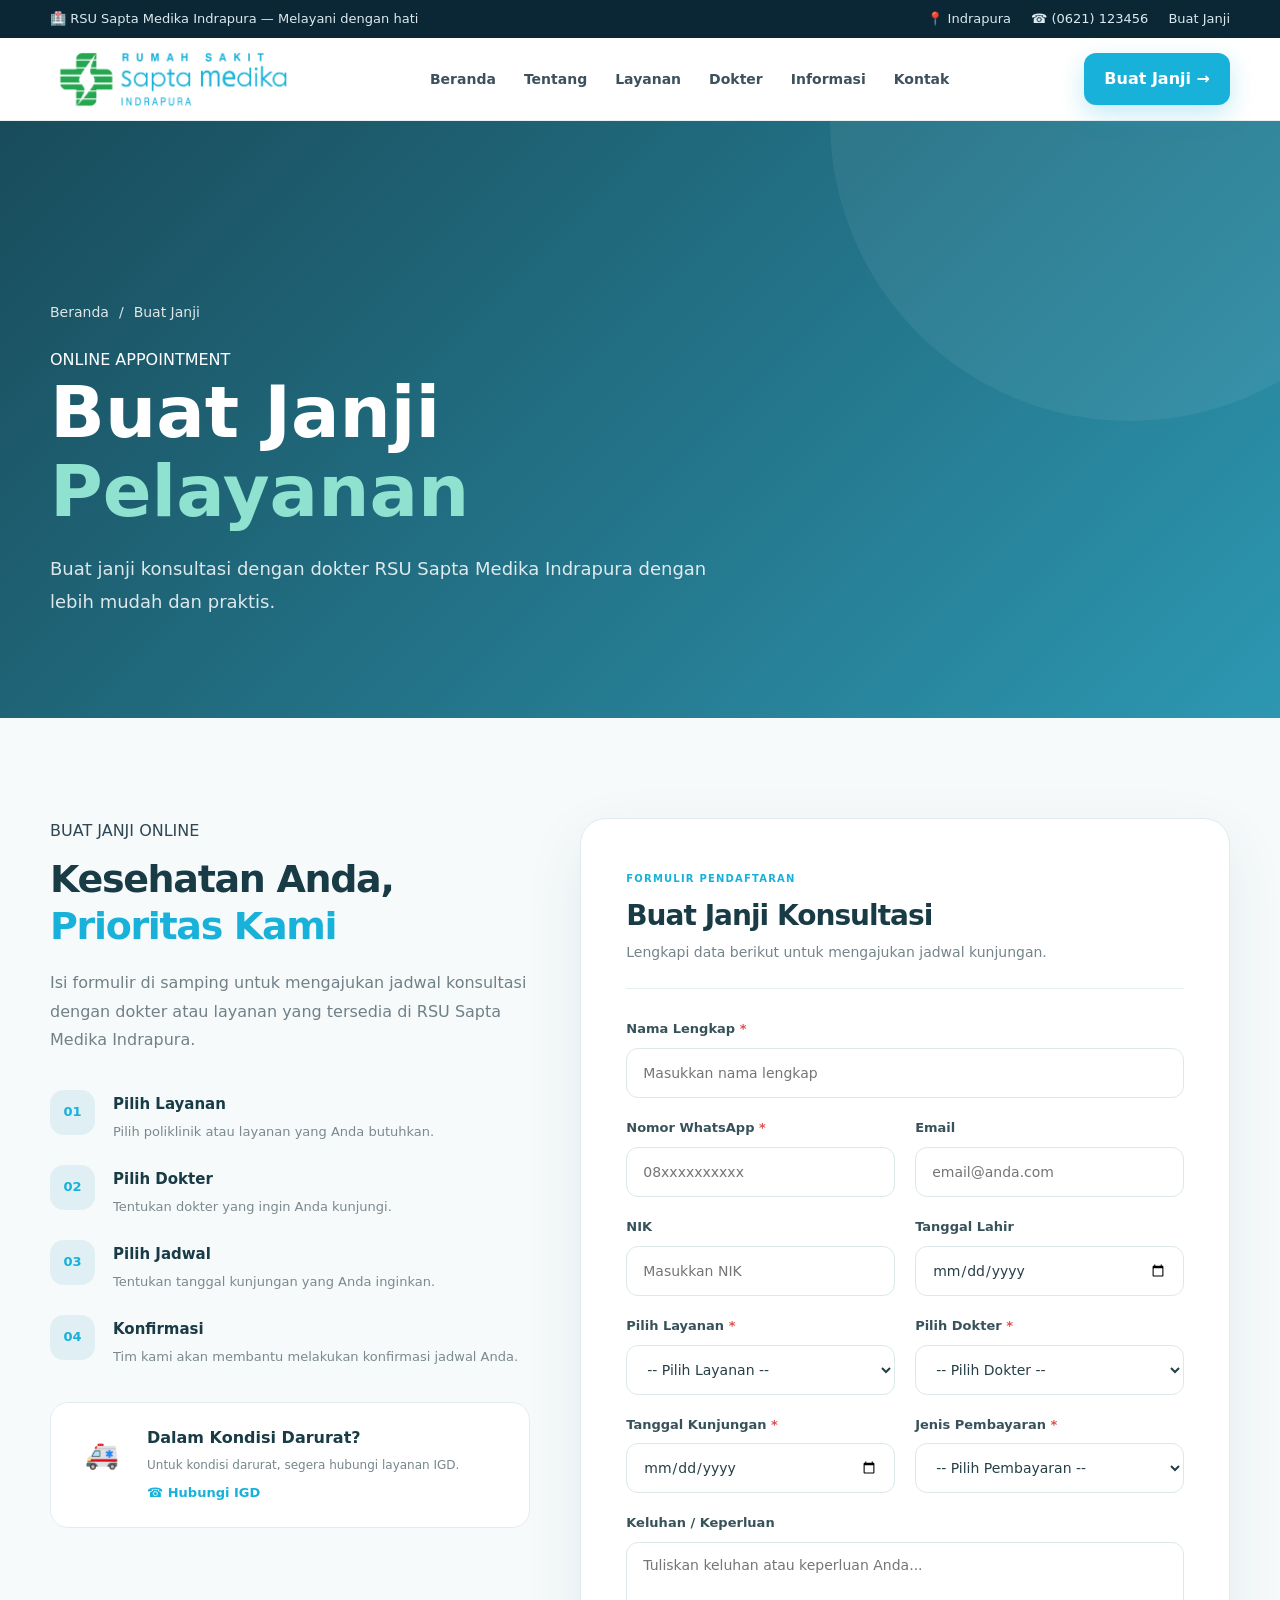
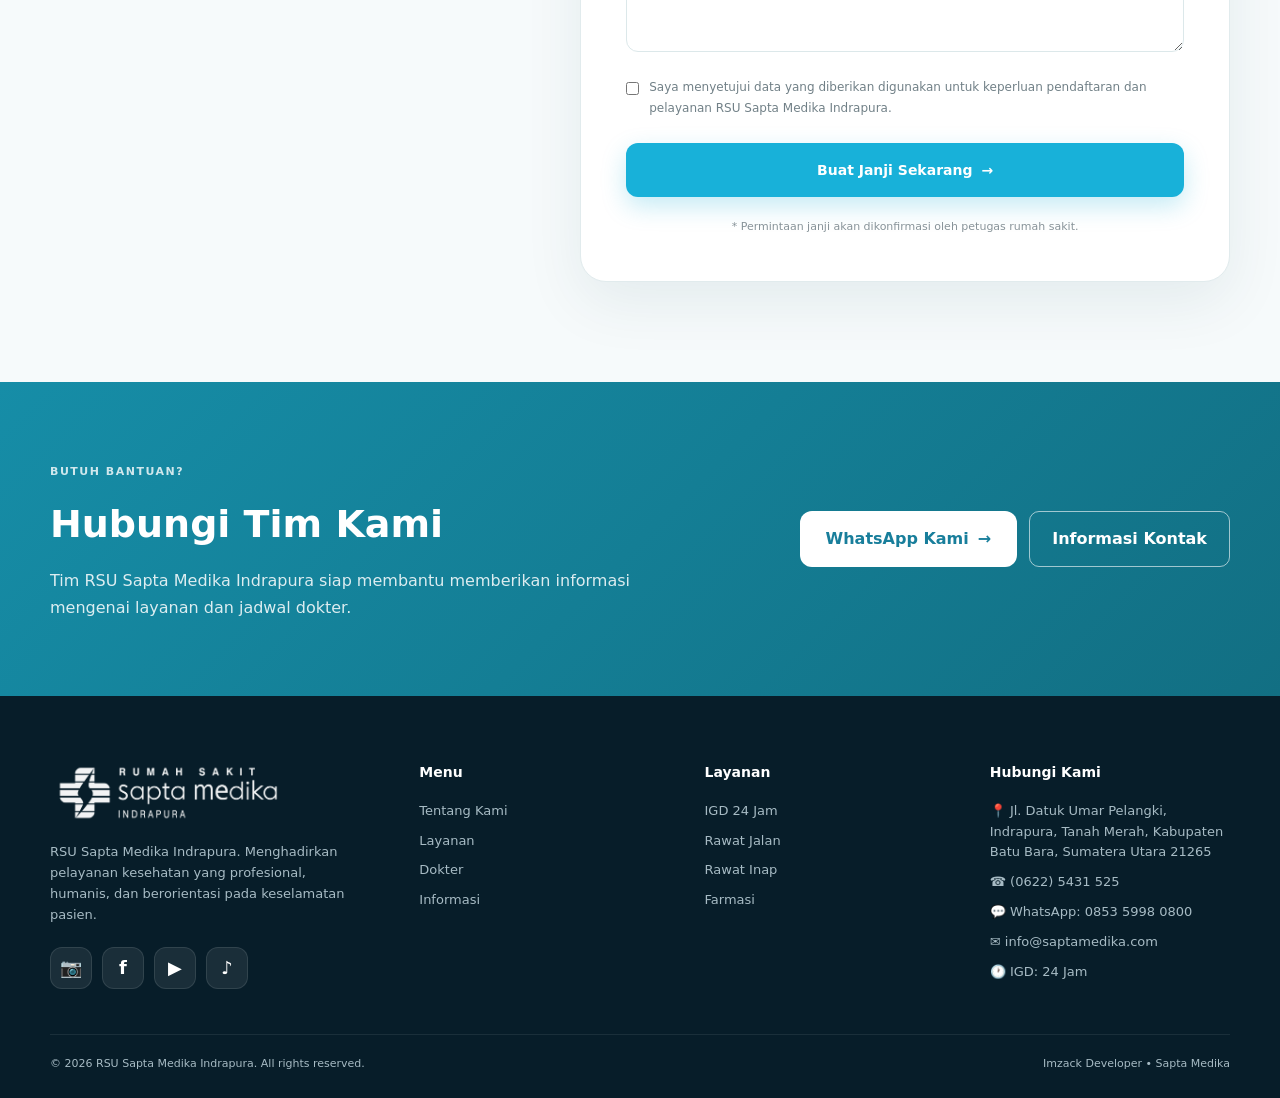
==== appointment.html @ cbfc8641 "landing page launching" ====
<!doctype html>
<html lang="id">
  <head>
    <meta charset="UTF-8" />

    <meta name="viewport" content="width=device-width, initial-scale=1.0" />

    <title>Buat Janji | RSU Sapta Medika Indrapura</title>

    <meta
      name="description"
      content="Buat janji konsultasi dan pelayanan kesehatan secara online di RSU Sapta Medika Indrapura."
    />

    <link rel="stylesheet" href="assets/css/style.css" />
    <link rel="stylesheet" href="assets/css/appointment.css" />
    <link rel="stylesheet" href="assets/css/about.css" />
    <link rel="stylesheet" href="assets/css/contact.css" />
  </head>

  <body class="appointment-page">
    <!-- HEADER -->
    <div id="header"></div>

    <main>
      <!-- =========================================
           PAGE HERO
      ========================================== -->

      <section class="page-hero appointment-hero">
        <div class="container">
          <div class="page-hero-content reveal">
            <div class="breadcrumb">
              <a href="index.html">Beranda</a>
              <span>/</span>
              <span>Buat Janji</span>
            </div>

            <span class="section-kicker">ONLINE APPOINTMENT</span>

            <h1>
              Buat Janji
              <span>Pelayanan</span>
            </h1>

            <p>
              Buat janji konsultasi dengan dokter RSU Sapta Medika Indrapura
              dengan lebih mudah dan praktis.
            </p>
          </div>
        </div>
      </section>

      <!-- =========================================
           APPOINTMENT
      ========================================== -->

      <section class="section appointment-section">
        <div class="container">
          <div class="appointment-layout">
            <!-- LEFT INFORMATION -->

            <aside class="appointment-info reveal">
              <span class="section-kicker">BUAT JANJI ONLINE</span>

              <h2>
                Kesehatan Anda,
                <span>Prioritas Kami</span>
              </h2>

              <p>
                Isi formulir di samping untuk mengajukan jadwal konsultasi
                dengan dokter atau layanan yang tersedia di RSU Sapta Medika
                Indrapura.
              </p>

              <div class="appointment-steps">
                <!-- STEP 1 -->

                <div class="appointment-step">
                  <div class="step-number">01</div>

                  <div>
                    <h4>Pilih Layanan</h4>

                    <p>Pilih poliklinik atau layanan yang Anda butuhkan.</p>
                  </div>
                </div>

                <!-- STEP 2 -->

                <div class="appointment-step">
                  <div class="step-number">02</div>

                  <div>
                    <h4>Pilih Dokter</h4>

                    <p>Tentukan dokter yang ingin Anda kunjungi.</p>
                  </div>
                </div>

                <!-- STEP 3 -->

                <div class="appointment-step">
                  <div class="step-number">03</div>

                  <div>
                    <h4>Pilih Jadwal</h4>

                    <p>Tentukan tanggal kunjungan yang Anda inginkan.</p>
                  </div>
                </div>

                <!-- STEP 4 -->

                <div class="appointment-step">
                  <div class="step-number">04</div>

                  <div>
                    <h4>Konfirmasi</h4>

                    <p>
                      Tim kami akan membantu melakukan konfirmasi jadwal Anda.
                    </p>
                  </div>
                </div>
              </div>

              <!-- EMERGENCY -->

              <div class="appointment-emergency">
                <div class="emergency-icon">🚑</div>

                <div>
                  <strong>Dalam Kondisi Darurat?</strong>

                  <span>
                    Untuk kondisi darurat, segera hubungi layanan IGD.
                  </span>

                  <a href="tel:+6225431525"> ☎ Hubungi IGD </a>
                </div>
              </div>
            </aside>

            <!-- FORM -->

            <div class="appointment-form-wrapper reveal">
              <div class="appointment-form-header">
                <span>FORMULIR PENDAFTARAN</span>

                <h2>Buat Janji Konsultasi</h2>

                <p>Lengkapi data berikut untuk mengajukan jadwal kunjungan.</p>
              </div>

              <form id="appointmentForm" class="appointment-form">
                <!-- NAMA -->

                <div class="form-group full">
                  <label for="patientName">
                    Nama Lengkap
                    <span>*</span>
                  </label>

                  <input
                    type="text"
                    id="patientName"
                    name="patientName"
                    placeholder="Masukkan nama lengkap"
                    required
                  />
                </div>

                <!-- PHONE -->

                <div class="form-group">
                  <label for="phone">
                    Nomor WhatsApp
                    <span>*</span>
                  </label>

                  <input
                    type="tel"
                    id="phone"
                    name="phone"
                    placeholder="08xxxxxxxxxx"
                    required
                  />
                </div>

                <!-- EMAIL -->

                <div class="form-group">
                  <label for="email"> Email </label>

                  <input
                    type="email"
                    id="email"
                    name="email"
                    placeholder="email@anda.com"
                  />
                </div>

                <!-- NIK -->

                <div class="form-group">
                  <label for="nik"> NIK </label>

                  <input
                    type="text"
                    id="nik"
                    name="nik"
                    placeholder="Masukkan NIK"
                    maxlength="16"
                  />
                </div>

                <!-- DATE -->

                <div class="form-group">
                  <label for="birthDate"> Tanggal Lahir </label>

                  <input type="date" id="birthDate" name="birthDate" />
                </div>

                <!-- SERVICE -->

                <div class="form-group">
                  <label for="service">
                    Pilih Layanan
                    <span>*</span>
                  </label>

                  <select id="service" name="service" required>
                    <option value="">-- Pilih Layanan --</option>

                    <option value="penyakit-dalam">
                      Poliklinik Penyakit Dalam
                    </option>

                    <option value="anak">Poliklinik Anak</option>

                    <option value="bedah">Poliklinik Bedah</option>

                    <option value="obgyn">Poliklinik Obgyn</option>

                    <option value="paru">Poliklinik Paru</option>

                    <option value="usg">Poliklinik USG</option>
                  </select>
                </div>

                <!-- DOCTOR -->

                <div class="form-group">
                  <label for="doctor">
                    Pilih Dokter
                    <span>*</span>
                  </label>

                  <select id="doctor" name="doctor" required>
                    <option value="">-- Pilih Dokter --</option>

                    <option value="emir">
                      dr. Emir Fariz Fajrin Purba, Sp.PD
                    </option>

                    <option value="hendri">
                      dr. Hendri Simanjuntak, Sp.OG
                    </option>

                    <option value="ridwan">dr. Ridwan Angkasa, Sp.PD</option>

                    <option value="suwandy">
                      dr. Suwandy Eka Syahputra, Sp.B
                    </option>

                    <option value="fitriyani">
                      dr. Fitriyani Siregar, Sp.PD
                    </option>

                    <option value="herdi">
                      dr. Herdi Gunanta Syaiful, Sp.B
                    </option>

                    <option value="triska">
                      dr. Triska Antony Manday, Sp.A
                    </option>

                    <option value="wan-betty">
                      dr. Wan Betty Pratiwi, Sp.P
                    </option>

                    <option value="omar">dr. Omar Szaly Aldy, Sp.A</option>

                    <option value="ivan">dr. Ivan Anshari Lubis, Sp.Rad</option>
                  </select>
                </div>

                <!-- APPOINTMENT DATE -->

                <div class="form-group">
                  <label for="appointmentDate">
                    Tanggal Kunjungan
                    <span>*</span>
                  </label>

                  <input
                    type="date"
                    id="appointmentDate"
                    name="appointmentDate"
                    required
                  />
                </div>

                <!-- PAYMENT -->

                <div class="form-group">
                  <label for="payment">
                    Jenis Pembayaran
                    <span>*</span>
                  </label>

                  <select id="payment" name="payment" required>
                    <option value="">-- Pilih Pembayaran --</option>

                    <option value="umum">Pasien Umum</option>

                    <option value="bpjs">BPJS Kesehatan</option>

                    <option value="asuransi">Asuransi</option>
                  </select>
                </div>

                <!-- COMPLAINT -->

                <div class="form-group full">
                  <label for="complaint"> Keluhan / Keperluan </label>

                  <textarea
                    id="complaint"
                    name="complaint"
                    rows="4"
                    placeholder="Tuliskan keluhan atau keperluan Anda..."
                  ></textarea>
                </div>

                <!-- AGREEMENT -->

                <div class="form-checkbox full">
                  <input type="checkbox" id="agreement" required />

                  <label for="agreement">
                    Saya menyetujui data yang diberikan digunakan untuk
                    keperluan pendaftaran dan pelayanan RSU Sapta Medika
                    Indrapura.
                  </label>
                </div>

                <!-- BUTTON -->

                <div class="form-group full">
                  <button
                    type="submit"
                    class="btn btn-primary appointment-submit"
                  >
                    Buat Janji Sekarang
                    <span>→</span>
                  </button>

                  <p class="appointment-note">
                    * Permintaan janji akan dikonfirmasi oleh petugas rumah
                    sakit.
                  </p>
                </div>
              </form>
            </div>
          </div>
        </div>
      </section>

      <!-- =========================================
           CONTACT CTA
      ========================================== -->

      <section class="contact-cta">
        <div class="container">
          <div class="contact-cta-content reveal">
            <div>
              <span>BUTUH BANTUAN?</span>

              <h2>Hubungi Tim Kami</h2>

              <p>
                Tim RSU Sapta Medika Indrapura siap membantu memberikan
                informasi mengenai layanan dan jadwal dokter.
              </p>
            </div>

            <div class="contact-cta-buttons">
              <a
                href="https://wa.me/62621123456"
                target="_blank"
                rel="noopener"
                class="btn btn-light"
              >
                WhatsApp Kami
                <span>→</span>
              </a>

              <a href="kontak.html" class="btn btn-outline-light">
                Informasi Kontak
              </a>
            </div>
          </div>
        </div>
      </section>
    </main>

    <!-- FOOTER -->
    <div id="footer"></div>

    <!-- SUCCESS MODAL -->

    <div class="appointment-modal" id="appointmentModal">
      <div class="appointment-modal-box">
        <div class="appointment-success-icon">✓</div>

        <span>PERMINTAAN BERHASIL</span>

        <h2>Janji Anda Telah Dikirim</h2>

        <p>
          Terima kasih. Permintaan janji Anda telah kami terima. Tim RSU Sapta
          Medika akan melakukan konfirmasi melalui nomor WhatsApp yang
          terdaftar.
        </p>

        <button
          type="button"
          class="btn btn-primary"
          id="closeAppointmentModal"
        >
          Kembali
        </button>
      </div>
    </div>

    <!-- JAVASCRIPT -->

    <script src="assets/js/components.js"></script>

    <script src="assets/js/app.js"></script>

    <script src="assets/js/appointment.js"></script>
  </body>
</html>
---- assets/css/style.css ----
:root {
  --primary: #18b1d9;
  --primary-dark: #0798bf;
  --secondary: #25a751;
  --secondary-dark: #1c8c43;
  --navy: #0b2635;
  --text: #304653;
  --muted: #70828c;
  --soft: #f3fbfd;
  --white: #fff;
  --border: #e5eef1;
  --shadow: 0 18px 50px rgba(10, 48, 65, 0.1);
  --radius: 22px;
}
* {
  box-sizing: border-box;
  margin: 0;
  padding: 0;
}
html {
  scroll-behavior: smooth;
}
body {
  font-family:
    Inter,
    ui-sans-serif,
    system-ui,
    -apple-system,
    BlinkMacSystemFont,
    "Segoe UI",
    sans-serif;
  color: var(--text);
  background: #fff;
  line-height: 1.6;
  overflow-x: hidden;
}
a {
  text-decoration: none;
  color: inherit;
}
img {
  max-width: 100%;
  display: block;
}
.container {
  width: min(1180px, calc(100% - 40px));
  margin: auto;
}

/* TOPBAR */
.topbar {
  background: var(--navy);
  color: #dceaf0;
  font-size: 13px;
}
.topbar .container {
  min-height: 38px;
  display: flex;
  justify-content: space-between;
  align-items: center;
  gap: 20px;
}
.topbar-links {
  display: flex;
  gap: 20px;
}
.topbar a:hover {
  color: #fff;
}

/* HEADER */
.header {
  position: sticky;
  top: 0;
  z-index: 1000;
  background: rgba(255, 255, 255, 0.94);
  backdrop-filter: blur(16px);
  border-bottom: 1px solid rgba(229, 238, 241, 0.8);
}
.nav {
  height: 82px;
  display: flex;
  align-items: center;
  justify-content: space-between;
  gap: 28px;
}
.brand img {
  width: 245px;
  height: auto;
}
.menu {
  display: flex;
  align-items: center;
  gap: 28px;
  font-size: 14px;
  font-weight: 700;
  color: #3c515c;
}
.menu a {
  position: relative;
  padding: 29px 0;
}
.menu a:after {
  content: "";
  position: absolute;
  left: 0;
  bottom: 19px;
  width: 0;
  height: 3px;
  border-radius: 10px;
  background: var(--primary);
  transition: 0.3s;
}
.menu a:hover,
.menu a.active {
  color: var(--primary-dark);
}
.menu a:hover:after,
.menu a.active:after {
  width: 100%;
}
.nav-actions {
  display: flex;
  align-items: center;
  gap: 10px;
}
.btn {
  display: inline-flex;
  align-items: center;
  justify-content: center;
  gap: 9px;
  border: 0;
  border-radius: 12px;
  padding: 13px 20px;
  font-weight: 800;
  cursor: pointer;
  transition: 0.25s;
  white-space: nowrap;
}
.btn-primary {
  background: var(--primary);
  color: #fff;
  box-shadow: 0 9px 24px rgba(24, 177, 217, 0.25);
}
.btn-primary:hover {
  background: var(--primary-dark);
  transform: translateY(-2px);
}
.btn-outline {
  border: 1px solid var(--border);
  background: #fff;
  color: var(--navy);
}
.btn-outline:hover {
  border-color: var(--primary);
  color: var(--primary);
}
.mobile-toggle {
  display: none;
  background: none;
  border: 0;
  font-size: 28px;
  color: var(--navy);
  cursor: pointer;
}

/* HERO */
.hero {
  position: relative;
  min-height: 650px;
  display: flex;
  align-items: center;
  background:
    radial-gradient(
      circle at 80% 25%,
      rgba(24, 177, 217, 0.17),
      transparent 28%
    ),
    radial-gradient(
      circle at 15% 85%,
      rgba(37, 167, 81, 0.12),
      transparent 28%
    ),
    linear-gradient(135deg, #f5fcfe 0%, #fff 62%);
}
.hero:before {
  content: "";
  position: absolute;
  right: -130px;
  top: -150px;
  width: 520px;
  height: 520px;
  border: 70px solid rgba(24, 177, 217, 0.07);
  border-radius: 50%;
}
.hero-grid {
  display: grid;
  grid-template-columns: 1.03fr 0.97fr;
  gap: 65px;
  align-items: center;
  position: relative;
  z-index: 1;
}
.eyebrow {
  display: inline-flex;
  align-items: center;
  gap: 9px;
  color: var(--secondary);
  font-size: 13px;
  font-weight: 900;
  letter-spacing: 0.12em;
  text-transform: uppercase;
  margin-bottom: 17px;
}
.eyebrow span {
  width: 32px;
  height: 3px;
  background: var(--secondary);
  border-radius: 5px;
}
.hero h1 {
  font-size: clamp(42px, 5vw, 67px);
  line-height: 1.05;
  letter-spacing: -0.045em;
  color: var(--navy);
  margin-bottom: 22px;
}
.hero h1 em {
  font-style: normal;
  color: var(--primary);
}
.hero p {
  font-size: 18px;
  color: var(--muted);
  max-width: 600px;
  margin-bottom: 30px;
}
.hero-buttons {
  display: flex;
  gap: 13px;
  flex-wrap: wrap;
}
.hero-meta {
  display: flex;
  gap: 28px;
  margin-top: 35px;
  flex-wrap: wrap;
}
.meta {
  display: flex;
  gap: 10px;
  align-items: center;
  font-size: 13px;
  color: var(--muted);
}
.meta-icon {
  width: 38px;
  height: 38px;
  border-radius: 11px;
  background: #e8f8fc;
  color: var(--primary);
  display: grid;
  place-items: center;
  font-size: 18px;
}
.hero-visual {
  position: relative;
}
.hero-card {
  background: #fff;
  border: 1px solid rgba(229, 238, 241, 0.9);
  border-radius: 32px;
  padding: 18px;
  box-shadow: var(--shadow);
  transform: rotate(1.5deg);
}
.hero-photo {
  height: 430px;
  border-radius: 24px;
  background:
    linear-gradient(145deg, rgba(24, 177, 217, 0.13), rgba(37, 167, 81, 0.08)),
    linear-gradient(135deg, #dff7fc, #f3fbf6);
  display: flex;
  align-items: center;
  justify-content: center;
  overflow: hidden;
  position: relative;
}
.hero-photo .cross {
  font-size: 180px;
  color: rgba(24, 177, 217, 0.16);
  font-weight: 900;
  line-height: 1;
}
.floating {
  position: absolute;
  background: #fff;
  border: 1px solid var(--border);
  box-shadow: 0 14px 35px rgba(10, 48, 65, 0.12);
  border-radius: 16px;
  padding: 14px 16px;
  display: flex;
  align-items: center;
  gap: 11px;
}
.floating.one {
  left: -28px;
  bottom: 50px;
}
.floating.two {
  right: -24px;
  top: 45px;
}
.float-icon {
  width: 40px;
  height: 40px;
  border-radius: 12px;
  background: #eaf8ef;
  color: var(--secondary);
  display: grid;
  place-items: center;
}
.floating strong {
  display: block;
  font-size: 14px;
  color: var(--navy);
}
.floating small {
  color: var(--muted);
  font-size: 11px;
}

/* QUICK ACCESS */
.quick {
  margin-top: -45px;
  position: relative;
  z-index: 5;
}
.quick-grid {
  display: grid;
  grid-template-columns: repeat(4, 1fr);
  background: #fff;
  border-radius: 20px;
  box-shadow: 0 15px 45px rgba(10, 48, 65, 0.12);
  overflow: hidden;
}
.quick-item {
  padding: 25px 23px;
  display: flex;
  align-items: center;
  gap: 15px;
  border-right: 1px solid var(--border);
}
.quick-item:last-child {
  border: 0;
}
.quick-icon {
  width: 50px;
  height: 50px;
  flex: 0 0 50px;
  border-radius: 15px;
  background: #eaf9fc;
  color: var(--primary);
  display: grid;
  place-items: center;
  font-size: 22px;
}
.quick-item:nth-child(2) .quick-icon,
.quick-item:nth-child(4) .quick-icon {
  background: #edf9f1;
  color: var(--secondary);
}
.quick-item strong {
  display: block;
  color: var(--navy);
  font-size: 14px;
}
.quick-item span {
  font-size: 12px;
  color: var(--muted);
}

/* SECTION */
.section {
  padding: 100px 0;
}
.section.soft {
  background: var(--soft);
}
.section-head {
  display: flex;
  justify-content: space-between;
  align-items: end;
  gap: 30px;
  margin-bottom: 45px;
}
.kicker {
  color: var(--primary-dark);
  font-weight: 900;
  text-transform: uppercase;
  font-size: 12px;
  letter-spacing: 0.14em;
  margin-bottom: 9px;
}
.section h2 {
  font-size: clamp(30px, 4vw, 43px);
  line-height: 1.12;
  color: var(--navy);
  letter-spacing: -0.035em;
}
.section-head p {
  max-width: 470px;
  color: var(--muted);
  font-size: 15px;
}

/* SERVICES */
.service-grid {
  display: grid;
  grid-template-columns: repeat(3, 1fr);
  gap: 20px;
}
.service {
  background: #fff;
  border: 1px solid var(--border);
  border-radius: var(--radius);
  padding: 28px;
  transition: 0.3s;
  position: relative;
  overflow: hidden;
}
.service:before {
  content: "";
  position: absolute;
  left: 0;
  top: 0;
  width: 100%;
  height: 4px;
  background: linear-gradient(90deg, var(--primary), var(--secondary));
  transform: scaleX(0);
  transform-origin: left;
  transition: 0.3s;
}
.service:hover {
  transform: translateY(-7px);
  box-shadow: var(--shadow);
  border-color: transparent;
}
.service:hover:before {
  transform: scaleX(1);
}
.service-icon {
  width: 58px;
  height: 58px;
  border-radius: 17px;
  background: #eaf9fc;
  color: var(--primary);
  display: grid;
  place-items: center;
  font-size: 25px;
  margin-bottom: 22px;
}
.service:nth-child(2n) .service-icon {
  background: #edf9f1;
  color: var(--secondary);
}
.service h3 {
  font-size: 19px;
  color: var(--navy);
  margin-bottom: 8px;
}
.service p {
  font-size: 13px;
  color: var(--muted);
  margin-bottom: 18px;
}
.service a {
  font-size: 13px;
  font-weight: 800;
  color: var(--primary-dark);
}

/* ABOUT */
.about-grid {
  display: grid;
  grid-template-columns: 0.9fr 1.1fr;
  gap: 75px;
  align-items: center;
}
.about-visual {
  min-height: 480px;
  border-radius: 30px;
  background: linear-gradient(145deg, #dff7fc, #eefaf1);
  position: relative;
  overflow: hidden;
}
.about-visual:after {
  content: "✚";
  position: absolute;
  right: -25px;
  bottom: -55px;
  font-size: 290px;
  font-weight: 900;
  color: rgba(24, 177, 217, 0.08);
}
.about-badge {
  position: absolute;
  left: 25px;
  bottom: 25px;
  background: #fff;
  border-radius: 18px;
  padding: 18px 22px;
  box-shadow: var(--shadow);
}
.about-badge strong {
  font-size: 27px;
  color: var(--navy);
  display: block;
}
.about-badge span {
  font-size: 12px;
  color: var(--muted);
}
.about-copy p {
  color: var(--muted);
  margin: 20px 0 25px;
}
.checks {
  display: grid;
  grid-template-columns: 1fr 1fr;
  gap: 13px;
  margin-bottom: 30px;
}
.check {
  display: flex;
  align-items: center;
  gap: 10px;
  font-size: 13px;
  font-weight: 700;
  color: var(--navy);
}
.check i {
  width: 22px;
  height: 22px;
  border-radius: 50%;
  background: #eaf9ef;
  color: var(--secondary);
  display: grid;
  place-items: center;
  font-style: normal;
}

/* DOCTORS */
.doctor-grid {
  display: grid;
  grid-template-columns: repeat(4, 1fr);
  gap: 20px;
}
.doctor {
  background: #fff;
  border: 1px solid var(--border);
  border-radius: 20px;
  overflow: hidden;
  transition: 0.3s;
}
.doctor:hover {
  transform: translateY(-6px);
  box-shadow: var(--shadow);
}
.doctor-photo {
  height: 240px;
  background: linear-gradient(145deg, #e1f7fc, #eff9f2);
  display: grid;
  place-items: center;
  color: rgba(24, 177, 217, 0.25);
  font-size: 80px;
  font-weight: 900;
}
.doctor-body {
  padding: 20px;
}
.doctor-body h3 {
  font-size: 17px;
  color: var(--navy);
}
.doctor-body p {
  font-size: 12px;
  color: var(--primary-dark);
  font-weight: 700;
  margin: 4px 0 13px;
}
.doctor-body span {
  font-size: 11px;
  color: var(--muted);
}

/* APPOINTMENT */
.appointment {
  background: linear-gradient(125deg, var(--navy), #123b4e);
  color: #fff;
  border-radius: 30px;
  padding: 45px;
}
.app-grid {
  display: grid;
  grid-template-columns: 0.75fr 1.25fr;
  gap: 45px;
  align-items: center;
}
.appointment .kicker {
  color: #63d6ef;
}
.appointment h2 {
  color: #fff;
}
.appointment p {
  color: #b9cbd2;
  font-size: 14px;
  margin-top: 13px;
}
.form {
  display: grid;
  grid-template-columns: 1fr 1fr;
  gap: 12px;
}
.form input,
.form select {
  width: 100%;
  padding: 14px 15px;
  border-radius: 11px;
  border: 1px solid rgba(255, 255, 255, 0.13);
  background: rgba(255, 255, 255, 0.08);
  color: #fff;
  outline: 0;
  font: inherit;
}
.form select option {
  color: #222;
}
.form input::placeholder {
  color: #9fb3bb;
}
.form .full {
  grid-column: 1/-1;
}
.form button {
  width: 100%;
  border: 0;
}

/* NEWS */
.news-grid {
  display: grid;
  grid-template-columns: 1.2fr 0.8fr;
  gap: 20px;
}
.news-main,
.news-small {
  border: 1px solid var(--border);
  border-radius: 20px;
  overflow: hidden;
  background: #fff;
}
.news-image {
  height: 260px;
  background: linear-gradient(135deg, #dff7fc, #eef9f1);
  display: grid;
  place-items: center;
  font-size: 70px;
  color: rgba(24, 177, 217, 0.2);
}
.news-body {
  padding: 24px;
}
.news-body small {
  color: var(--primary-dark);
  font-weight: 800;
  font-size: 11px;
}
.news-body h3 {
  color: var(--navy);
  margin: 7px 0;
  font-size: 20px;
}
.news-body p {
  color: var(--muted);
  font-size: 13px;
}
.news-side {
  display: grid;
  gap: 20px;
}
.news-small {
  padding: 22px;
}
.news-small h3 {
  font-size: 16px;
  color: var(--navy);
  margin: 7px 0;
}
.news-small p {
  font-size: 12px;
  color: var(--muted);
}

/* FOOTER */
.footer {
  background: #071d29;
  color: #a7bbc4;
  padding: 65px 0 25px;
}
.footer-grid {
  display: grid;
  grid-template-columns: 1.35fr 1fr 1fr 1fr;
  gap: 45px;
}
.footer-logo {
  width: 235px;
  filter: brightness(0) invert(1);
  opacity: 0.95;
  margin-bottom: 18px;
}
.footer p {
  font-size: 13px;
  max-width: 310px;
}
.footer h4 {
  color: #fff;
  margin-bottom: 17px;
  font-size: 14px;
}
.footer ul {
  list-style: none;
  display: grid;
  gap: 9px;
  font-size: 13px;
}
.footer li a:hover {
  color: #fff;
}
.footer-bottom {
  border-top: 1px solid rgba(255, 255, 255, 0.08);
  margin-top: 45px;
  padding-top: 20px;
  display: flex;
  justify-content: space-between;
  font-size: 11px;
  gap: 20px;
}

/* TOAST */
.toast {
  position: fixed;
  right: 22px;
  bottom: 22px;
  background: #fff;
  border: 1px solid var(--border);
  box-shadow: var(--shadow);
  border-radius: 14px;
  padding: 14px 18px;
  z-index: 2000;
  transform: translateY(120px);
  opacity: 0;
  transition: 0.35s;
  font-size: 13px;
}
.toast.show {
  transform: translateY(0);
  opacity: 1;
}
.toast strong {
  color: var(--secondary);
}

/* REVEAL */
.reveal {
  opacity: 0;
  transform: translateY(25px);
  transition:
    opacity 0.7s ease,
    transform 0.7s ease;
}
.reveal.visible {
  opacity: 1;
  transform: none;
}

/* RESPONSIVE */
@media (max-width: 1050px) {
  .menu {
    gap: 18px;
  }
  .menu a {
    font-size: 13px;
  }
  .hero-grid {
    gap: 35px;
  }
  .doctor-grid {
    grid-template-columns: repeat(2, 1fr);
  }
}
@media (max-width: 850px) {
  .topbar .container {
    justify-content: center;
  }
  .topbar-links {
    display: none;
  }
  .nav {
    height: 72px;
  }
  .brand img {
    width: 205px;
  }
  .mobile-toggle {
    display: block;
  }
  .menu {
    display: none;
    position: absolute;
    top: 72px;
    left: 0;
    right: 0;
    background: #fff;
    border-bottom: 1px solid var(--border);
    padding: 10px 20px 20px;
    box-shadow: 0 15px 30px rgba(0, 0, 0, 0.07);
  }
  .menu.open {
    display: grid;
  }
  .menu a {
    padding: 12px 0;
  }
  .menu a:after {
    display: none;
  }
  .nav-actions {
    display: none;
  }
  .hero {
    padding: 75px 0 90px;
  }
  .hero-grid {
    grid-template-columns: 1fr;
  }
  .hero-visual {
    max-width: 620px;
    margin: auto;
    width: 100%;
  }
  .quick-grid {
    grid-template-columns: 1fr 1fr;
  }
  .quick-item {
    border-bottom: 1px solid var(--border);
  }
  .about-grid,
  .app-grid {
    grid-template-columns: 1fr;
    gap: 35px;
  }
  .about-visual {
    min-height: 350px;
  }
  .service-grid {
    grid-template-columns: 1fr 1fr;
  }
  .news-grid {
    grid-template-columns: 1fr;
  }
  .footer-grid {
    grid-template-columns: 1fr 1fr;
  }
}
@media (max-width: 560px) {
  .container {
    width: min(100% - 28px, 1180px);
  }
  .topbar {
    font-size: 11px;
  }
  .brand img {
    width: 185px;
  }
  .hero h1 {
    font-size: 43px;
  }
  .hero p {
    font-size: 15px;
  }
  .hero-meta {
    gap: 12px;
  }
  .meta {
    font-size: 11px;
  }
  .hero-photo {
    height: 330px;
  }
  .floating.one {
    left: 5px;
    bottom: 25px;
  }
  .floating.two {
    right: 5px;
    top: 20px;
  }
  .quick {
    margin-top: -30px;
  }
  .quick-grid {
    grid-template-columns: 1fr;
  }
  .quick-item {
    border-right: 0;
  }
  .quick-item:last-child {
    border-bottom: 0;
  }
  .section {
    padding: 70px 0;
  }
  .section-head {
    display: block;
  }
  .section-head p {
    margin-top: 13px;
  }
  .service-grid,
  .doctor-grid,
  .checks,
  .form,
  .footer-grid {
    grid-template-columns: 1fr;
  }
  .form .full {
    grid-column: auto;
  }
  .appointment {
    padding: 30px 22px;
  }
  .footer-bottom {
    display: block;
  }
  .footer-bottom span {
    display: block;
    margin-top: 7px;
  }
}

/* ================================
   FOOTER SOCIAL MEDIA
================================ */

.footer-social {
  display: flex;
  align-items: center;
  gap: 10px;
  margin-top: 22px;
}

.social-link {
  width: 42px;
  height: 42px;

  display: flex;
  align-items: center;
  justify-content: center;

  border-radius: 12px;

  background: rgba(255, 255, 255, 0.08);

  color: #ffffff;

  font-size: 18px;
  font-weight: 700;

  border: 1px solid rgba(255, 255, 255, 0.1);

  transition: all 0.25s ease;
}

.social-link:hover {
  transform: translateY(-4px);

  background: var(--primary);

  border-color: var(--primary);

  color: #ffffff;
}

.doctor-specialty {
  display: inline-flex;
  align-items: center;

  padding: 5px 10px;
  margin-bottom: 10px;

  background: rgba(24, 177, 217, 0.1);
  color: var(--primary);

  border-radius: 20px;

  font-size: 11px;
  font-weight: 800;
  letter-spacing: 0.8px;
}

.doctor-schedule {
  display: flex;
  flex-direction: column;
  gap: 5px;

  margin-top: 12px;
}

.doctor-schedule span {
  font-size: 13px;
  font-weight: 600;

  color: #52636c;
}

.doctor-photo {
  width: 100%;
  height: 180px;

  position: relative;
  overflow: hidden;

  display: flex;
  align-items: flex-end;
  justify-content: center;

  border-radius: 20px 20px 0 0;

  background: linear-gradient(135deg, #eaf5f8, #d8eaf0);
}

.doctor-photo img {
  width: 100%;
  height: 100%;

  object-fit: contain;
  object-position: center bottom;

  display: block;
}
---- assets/css/appointment.css ----
/* =====================================================
   APPOINTMENT PAGE
===================================================== */

.appointment-section {
  background: #f6fafb;
}

.appointment-layout {
  display: grid;
  grid-template-columns: 0.85fr 1.15fr;
  gap: 50px;
  align-items: start;
}

/* =====================================================
   APPOINTMENT INFO
===================================================== */

.appointment-info {
  position: sticky;
  top: 110px;
}

.appointment-info h2 {
  margin: 12px 0 18px;
  color: #183b45;
  font-size: 38px;
  line-height: 1.25;
}

.appointment-info h2 span {
  color: var(--primary);
}

.appointment-info > p {
  color: #718087;
  line-height: 1.8;
}

/* =====================================================
   STEPS
===================================================== */

.appointment-steps {
  margin-top: 35px;
}

.appointment-step {
  display: flex;
  gap: 18px;
  margin-bottom: 22px;
}

.step-number {
  width: 45px;
  height: 45px;

  display: flex;
  align-items: center;
  justify-content: center;

  flex-shrink: 0;

  border-radius: 14px;

  background: rgba(30, 150, 180, 0.1);

  color: var(--primary);

  font-size: 13px;
  font-weight: 800;
}

.appointment-step h4 {
  margin: 2px 0 6px;

  color: #183b45;

  font-size: 15px;
}

.appointment-step p {
  margin: 0;

  color: #7b898e;

  font-size: 13px;

  line-height: 1.6;
}

/* =====================================================
   EMERGENCY
===================================================== */

.appointment-emergency {
  display: flex;

  gap: 16px;

  margin-top: 35px;

  padding: 22px;

  border-radius: 18px;

  background: #ffffff;

  border: 1px solid #e1ecee;
}

.emergency-icon {
  width: 48px;
  height: 48px;

  display: flex;

  align-items: center;
  justify-content: center;

  flex-shrink: 0;

  border-radius: 13px;

  background: #fff1f1;

  font-size: 22px;
}

.appointment-emergency strong,
.appointment-emergency span {
  display: block;
}

.appointment-emergency strong {
  color: #183b45;

  margin-bottom: 5px;
}

.appointment-emergency span {
  color: #77868b;

  font-size: 12px;

  line-height: 1.6;
}

.appointment-emergency a {
  display: inline-block;

  margin-top: 8px;

  color: var(--primary);

  font-size: 13px;

  font-weight: 700;

  text-decoration: none;
}

/* =====================================================
   FORM WRAPPER
===================================================== */

.appointment-form-wrapper {
  padding: 45px;

  background: #ffffff;

  border: 1px solid #e1ebed;

  border-radius: 26px;

  box-shadow: 0 20px 60px rgba(17, 64, 75, 0.08);
}

.appointment-form-header {
  margin-bottom: 30px;

  padding-bottom: 25px;

  border-bottom: 1px solid #e8eff0;
}

.appointment-form-header > span {
  color: var(--primary);

  font-size: 10px;

  font-weight: 800;

  letter-spacing: 1.2px;
}

.appointment-form-header h2 {
  margin: 10px 0;

  color: #183b45;

  font-size: 28px;
}

.appointment-form-header p {
  margin: 0;

  color: #75848a;

  font-size: 14px;
}

/* =====================================================
   FORM
===================================================== */

.appointment-form {
  display: grid;

  grid-template-columns: repeat(2, 1fr);

  gap: 20px;
}

.form-group {
  display: flex;

  flex-direction: column;

  gap: 8px;
}

.form-group.full,
.form-checkbox.full {
  grid-column: 1 / -1;
}

.form-group label {
  color: #40545a;

  font-size: 12px;

  font-weight: 700;
}

.form-group label span {
  color: #e44d4d;
}

.form-group input,
.form-group select,
.form-group textarea {
  width: 100%;

  box-sizing: border-box;

  padding: 14px 15px;

  border: 1px solid #dce7e9;

  border-radius: 12px;

  background: #ffffff;

  color: #34484e;

  outline: none;

  font-family: inherit;

  font-size: 13px;

  transition: all 0.25s ease;
}

.form-group input,
.form-group select {
  height: 50px;
}

.form-group textarea {
  resize: vertical;

  min-height: 110px;
}

.form-group input:focus,
.form-group select:focus,
.form-group textarea:focus {
  border-color: var(--primary);

  box-shadow: 0 0 0 4px rgba(30, 150, 180, 0.09);
}

/* =====================================================
   CHECKBOX
===================================================== */

.form-checkbox {
  display: flex;

  align-items: flex-start;

  gap: 10px;

  padding: 5px 0;
}

.form-checkbox input {
  margin-top: 3px;

  width: 17px;
  height: 17px;

  accent-color: var(--primary);
}

.form-checkbox label {
  color: #718087;

  font-size: 12px;

  line-height: 1.7;
}

/* =====================================================
   SUBMIT
===================================================== */

.appointment-submit {
  width: 100%;

  justify-content: center;

  min-height: 54px;

  border: none;

  cursor: pointer;

  font-family: inherit;

  font-size: 14px;
}

.appointment-note {
  margin: 13px 0 0;

  text-align: center;

  color: #879399;

  font-size: 11px;
}

/* =====================================================
   MODAL
===================================================== */

.appointment-modal {
  position: fixed;

  inset: 0;

  z-index: 9999;

  display: flex;

  align-items: center;
  justify-content: center;

  padding: 20px;

  background: rgba(12, 36, 42, 0.7);

  opacity: 0;

  visibility: hidden;

  transition: all 0.3s ease;
}

.appointment-modal.show {
  opacity: 1;

  visibility: visible;
}

.appointment-modal-box {
  width: 100%;

  max-width: 450px;

  padding: 45px 35px;

  border-radius: 25px;

  background: #ffffff;

  text-align: center;

  transform: translateY(20px);

  transition: transform 0.3s ease;
}

.appointment-modal.show .appointment-modal-box {
  transform: translateY(0);
}

.appointment-success-icon {
  width: 70px;
  height: 70px;

  display: flex;

  align-items: center;
  justify-content: center;

  margin: 0 auto 20px;

  border-radius: 50%;

  background: rgba(39, 157, 92, 0.12);

  color: #279d5c;

  font-size: 35px;

  font-weight: 700;
}

.appointment-modal-box > span {
  color: var(--primary);

  font-size: 10px;

  font-weight: 800;

  letter-spacing: 1px;
}

.appointment-modal-box h2 {
  margin: 10px 0 15px;

  color: #183b45;
}

.appointment-modal-box p {
  margin-bottom: 25px;

  color: #718087;

  font-size: 13px;

  line-height: 1.8;
}

/* =====================================================
   RESPONSIVE
===================================================== */

@media (max-width: 1000px) {
  .appointment-layout {
    grid-template-columns: 1fr;
  }

  .appointment-info {
    position: static;
  }
}

@media (max-width: 650px) {
  .appointment-form-wrapper {
    padding: 30px 20px;

    border-radius: 20px;
  }

  .appointment-form {
    grid-template-columns: 1fr;
  }

  .form-group.full,
  .form-checkbox.full {
    grid-column: auto;
  }

  .appointment-info h2 {
    font-size: 30px;
  }

  .appointment-form-header h2 {
    font-size: 23px;
  }
}
---- assets/css/about.css ----
/* =====================================================
   ABOUT PAGE
===================================================== */

/* PAGE HERO */

.page-hero {
  position: relative;

  padding: 180px 0 100px;

  overflow: hidden;

  background: linear-gradient(
    135deg,
    rgba(12, 66, 82, 0.95),
    rgba(22, 140, 169, 0.9)
  );
}

.page-hero::before {
  content: "";

  position: absolute;

  width: 600px;
  height: 600px;

  border-radius: 50%;

  top: -300px;
  right: -150px;

  background: rgba(255, 255, 255, 0.06);
}

.page-hero-content {
  position: relative;

  max-width: 800px;

  color: #fff;
}

.breadcrumb {
  display: flex;
  align-items: center;

  gap: 10px;

  margin-bottom: 24px;

  font-size: 14px;

  opacity: 0.85;
}

.breadcrumb a {
  color: #fff;
}

.page-hero h1 {
  margin: 0 0 22px;

  font-size: clamp(42px, 6vw, 72px);

  line-height: 1.1;
}

.page-hero h1 span {
  display: block;

  color: #8ee2cf;
}

.page-hero p {
  max-width: 680px;

  font-size: 18px;

  line-height: 1.8;

  color: rgba(255, 255, 255, 0.85);
}

/* =====================================================
   ABOUT INTRO
===================================================== */

.about-intro {
  padding: 110px 0;
}

.about-intro-grid {
  display: grid;

  grid-template-columns: 1fr 1fr;

  gap: 80px;

  align-items: center;
}

.about-image {
  position: relative;
}

.about-image img {
  width: 100%;

  height: 500px;

  object-fit: cover;

  border-radius: 30px;

  display: block;
}

.about-image-badge {
  position: absolute;

  right: -25px;
  bottom: 35px;

  padding: 22px 28px;

  min-width: 170px;

  border-radius: 18px;

  background: #2d9b5a;

  color: #fff;

  box-shadow: 0 20px 50px rgba(0, 0, 0, 0.15);
}

.about-image-badge strong {
  display: block;

  font-size: 28px;
}

.about-image-badge span {
  font-size: 13px;

  opacity: 0.9;
}

.about-content h2 {
  margin: 15px 0 25px;

  font-size: clamp(34px, 4vw, 52px);

  line-height: 1.15;
}

.about-content h2 span {
  color: var(--primary);
}

.about-content p {
  margin-bottom: 18px;

  color: #5d6d75;

  line-height: 1.8;
}

/* STATS */

.about-stats {
  display: grid;

  grid-template-columns: repeat(3, 1fr);

  gap: 15px;

  margin-top: 35px;
}

.about-stat {
  padding: 20px;

  border-radius: 16px;

  background: #f4fafb;
}

.about-stat strong {
  display: block;

  margin-bottom: 6px;

  color: var(--primary);

  font-size: 22px;
}

.about-stat span {
  font-size: 12px;

  color: #65767e;
}

/* =====================================================
   VISION & MISSION
===================================================== */

.vision-mission-grid {
  display: grid;

  grid-template-columns: 0.8fr 1.2fr;

  gap: 25px;

  margin-top: 50px;
}

.vision-card,
.mission-card {
  padding: 42px;

  border-radius: 25px;

  background: #fff;

  box-shadow: 0 15px 45px rgba(15, 55, 70, 0.06);
}

.vm-icon {
  width: 62px;
  height: 62px;

  display: flex;
  align-items: center;
  justify-content: center;

  margin-bottom: 25px;

  border-radius: 18px;

  background: rgba(31, 164, 200, 0.12);

  font-size: 28px;
}

.vm-label {
  display: inline-block;

  margin-bottom: 12px;

  color: var(--primary);

  font-size: 12px;

  font-weight: 800;

  letter-spacing: 1.5px;
}

.vision-card h3,
.mission-card h3 {
  font-size: 28px;

  margin-bottom: 18px;
}

.vision-card p {
  line-height: 1.8;

  color: #63747d;
}

.mission-card ul {
  padding: 0;

  margin: 25px 0 0;

  list-style: none;
}

.mission-card li {
  position: relative;

  padding: 13px 0 13px 30px;

  color: #607078;

  border-bottom: 1px solid #edf2f3;
}

.mission-card li::before {
  content: "✓";

  position: absolute;

  left: 0;

  color: #2d9b5a;

  font-weight: 800;
}

/* =====================================================
   DIRECTOR
===================================================== */

.director-section {
  padding: 110px 0;
}

.director-grid {
  display: grid;

  grid-template-columns: 0.8fr 1.2fr;

  gap: 80px;

  align-items: center;
}

.director-photo {
  position: relative;

  height: 580px;

  border-radius: 30px;

  overflow: hidden;

  background: linear-gradient(135deg, #e5f2f5, #c9e5ea);
}

.director-photo img {
  width: 100%;
  height: 100%;

  object-fit: contain;

  object-position: center bottom;

  display: block;
}

.director-content {
  position: relative;
}

.director-content h2 {
  margin: 15px 0 25px;

  font-size: clamp(34px, 4vw, 52px);

  line-height: 1.15;
}

.director-content h2 span {
  color: var(--primary);
}

.quote-mark {
  position: absolute;

  top: 70px;
  left: -40px;

  font-size: 150px;

  line-height: 1;

  color: rgba(31, 164, 200, 0.08);

  font-family: Georgia, serif;

  z-index: -1;
}

.director-content p {
  margin-bottom: 16px;

  color: #5d6d75;

  line-height: 1.8;
}

.director-signature {
  margin-top: 30px;

  padding-top: 22px;

  border-top: 1px solid #e7edef;
}

.director-signature strong {
  display: block;

  margin-bottom: 5px;

  font-size: 18px;

  color: #183845;
}

.director-signature span {
  color: var(--primary);

  font-size: 14px;
}

/* =====================================================
   FACILITIES
===================================================== */

.facility-grid {
  display: grid;

  grid-template-columns: repeat(3, 1fr);

  gap: 24px;

  margin-top: 50px;
}

.facility-card {
  overflow: hidden;

  border-radius: 22px;

  background: #fff;

  transition: 0.35s ease;

  box-shadow: 0 10px 35px rgba(16, 58, 70, 0.06);
}

.facility-card:hover {
  transform: translateY(-8px);

  box-shadow: 0 25px 50px rgba(16, 58, 70, 0.12);
}

.facility-image {
  position: relative;

  height: 220px;

  overflow: hidden;
}

.facility-image img {
  width: 100%;
  height: 100%;

  object-fit: cover;

  transition: transform 0.5s ease;
}

.facility-card:hover .facility-image img {
  transform: scale(1.08);
}

.facility-icon {
  position: absolute;

  bottom: 18px;
  right: 18px;

  width: 50px;
  height: 50px;

  display: flex;
  align-items: center;
  justify-content: center;

  border-radius: 15px;

  background: #fff;

  font-size: 22px;

  box-shadow: 0 8px 25px rgba(0, 0, 0, 0.1);
}

.facility-content {
  padding: 25px;
}

.facility-content h3 {
  margin-bottom: 10px;

  font-size: 20px;
}

.facility-content p {
  margin: 0;

  color: #687982;

  font-size: 14px;

  line-height: 1.7;
}

.facility-button {
  display: flex;

  justify-content: center;

  margin-top: 45px;
}

/* =====================================================
   VALUES
===================================================== */

.values-grid {
  display: grid;

  grid-template-columns: repeat(4, 1fr);

  gap: 20px;

  margin-top: 50px;
}

.value-item {
  padding: 30px;

  border-radius: 20px;

  border: 1px solid #e8eff1;

  transition: 0.3s ease;
}

.value-item:hover {
  transform: translateY(-6px);

  border-color: rgba(31, 164, 200, 0.4);

  box-shadow: 0 20px 40px rgba(20, 65, 75, 0.07);
}

.value-number {
  margin-bottom: 35px;

  color: rgba(31, 164, 200, 0.2);

  font-size: 42px;

  font-weight: 800;
}

.value-item h3 {
  margin-bottom: 12px;
}

.value-item p {
  margin: 0;

  color: #687982;

  font-size: 14px;

  line-height: 1.7;
}

/* =====================================================
   CTA
===================================================== */

.about-cta {
  padding: 80px 0;

  background: linear-gradient(135deg, #187e9b, #2d9b5a);

  color: #fff;
}

.about-cta-content {
  display: flex;

  align-items: center;
  justify-content: space-between;

  gap: 40px;
}

.about-cta span {
  font-size: 12px;

  font-weight: 800;

  letter-spacing: 1.5px;

  opacity: 0.8;
}

.about-cta h2 {
  margin: 10px 0;

  font-size: 42px;
}

.about-cta p {
  margin: 0;

  max-width: 650px;

  color: rgba(255, 255, 255, 0.8);
}

.btn-light {
  padding: 15px 26px;

  white-space: nowrap;

  border-radius: 12px;

  background: #fff;

  color: #187e9b;

  font-weight: 700;
}

/* =====================================================
   RESPONSIVE
===================================================== */

@media (max-width: 992px) {
  .about-intro-grid,
  .director-grid {
    grid-template-columns: 1fr;

    gap: 50px;
  }

  .vision-mission-grid {
    grid-template-columns: 1fr;
  }

  .facility-grid {
    grid-template-columns: repeat(2, 1fr);
  }

  .values-grid {
    grid-template-columns: repeat(2, 1fr);
  }

  .director-photo {
    max-width: 600px;
  }
}

@media (max-width: 768px) {
  .page-hero {
    padding: 140px 0 70px;
  }

  .about-intro {
    padding: 70px 0;
  }

  .about-image img {
    height: 380px;
  }

  .about-stats {
    grid-template-columns: 1fr;
  }

  .facility-grid {
    grid-template-columns: 1fr;
  }

  .values-grid {
    grid-template-columns: 1fr;
  }

  .director-photo {
    height: 450px;
  }

  .about-cta-content {
    flex-direction: column;

    align-items: flex-start;
  }

  .about-cta h2 {
    font-size: 32px;
  }
}

@media (max-width: 576px) {
  .page-hero h1 {
    font-size: 38px;
  }

  .about-image img {
    height: 300px;
  }

  .about-image-badge {
    right: 15px;
    bottom: 15px;
  }

  .vision-card,
  .mission-card {
    padding: 28px;
  }

  .director-photo {
    height: 380px;
  }
}
---- assets/css/contact.css ----
/* =====================================================
   CONTACT PAGE
===================================================== */

.contact-page {
  background: #ffffff;
}

/* =====================================================
   HERO
===================================================== */

.contact-hero {
  position: relative;
  overflow: hidden;
}

/* =====================================================
   CONTACT INFO
===================================================== */

.contact-info-section {
  padding-bottom: 40px;
}

.contact-info-grid {
  display: grid;
  grid-template-columns: repeat(4, 1fr);
  gap: 20px;

  margin-top: 45px;
}

.contact-info-card {
  padding: 28px;

  background: #ffffff;

  border: 1px solid #e4eef0;

  border-radius: 20px;

  transition:
    transform 0.3s ease,
    box-shadow 0.3s ease;
}

.contact-info-card:hover {
  transform: translateY(-7px);

  box-shadow: 0 20px 45px rgba(20, 70, 80, 0.1);
}

.contact-info-icon {
  width: 55px;
  height: 55px;

  display: flex;
  align-items: center;
  justify-content: center;

  margin-bottom: 20px;

  background: rgba(32, 153, 184, 0.1);

  border-radius: 16px;

  font-size: 25px;
}

.contact-info-content > span {
  display: block;

  margin-bottom: 7px;

  color: var(--primary);

  font-size: 11px;

  font-weight: 800;

  letter-spacing: 1px;
}

.contact-info-content h3 {
  margin-bottom: 10px;

  color: #183b45;

  font-size: 18px;
}

.contact-info-content p {
  min-height: 48px;

  margin-bottom: 15px;

  color: #6c7c82;

  font-size: 14px;

  line-height: 1.7;
}

.contact-info-content a {
  color: var(--primary);

  font-size: 14px;

  font-weight: 700;

  text-decoration: none;
}

/* =====================================================
   CONTACT MAIN
===================================================== */

.contact-main-section {
  padding: 100px 0;

  background: #f5fafb;
}

.contact-layout {
  display: grid;

  grid-template-columns: 0.9fr 1.1fr;

  gap: 70px;

  align-items: start;
}

/* =====================================================
   CONTACT DETAILS
===================================================== */

.contact-details h2 {
  margin: 14px 0 20px;

  color: #183b45;

  font-size: 42px;

  line-height: 1.2;
}

.contact-details h2 span {
  color: var(--primary);
}

.contact-details > p {
  max-width: 540px;

  color: #66777d;

  line-height: 1.8;
}

/* =====================================================
   SERVICE HOURS
===================================================== */

.service-hours {
  margin-top: 35px;

  display: flex;

  flex-direction: column;

  gap: 15px;
}

.service-hour-item {
  display: flex;

  align-items: center;

  gap: 17px;

  padding: 17px 20px;

  background: #ffffff;

  border-radius: 16px;

  border: 1px solid #e3ecee;
}

.service-hour-icon {
  width: 48px;
  height: 48px;

  display: flex;

  align-items: center;
  justify-content: center;

  flex-shrink: 0;

  border-radius: 14px;

  background: rgba(35, 159, 190, 0.1);

  font-size: 21px;
}

.service-hour-item h4 {
  margin: 0 0 4px;

  color: #183b45;
}

.service-hour-item p {
  margin: 0;

  color: #728087;

  font-size: 14px;
}

/* =====================================================
   EMERGENCY CONTACT
===================================================== */

.emergency-contact {
  display: flex;

  align-items: center;

  gap: 18px;

  margin-top: 30px;

  padding: 25px;

  border-radius: 20px;

  background: linear-gradient(135deg, #168fa9, #117a91);

  color: #ffffff;
}

.emergency-icon {
  width: 58px;
  height: 58px;

  display: flex;

  align-items: center;
  justify-content: center;

  flex-shrink: 0;

  border-radius: 16px;

  background: rgba(255, 255, 255, 0.15);

  font-size: 27px;
}

.emergency-contact span {
  display: block;

  margin-bottom: 5px;

  font-size: 10px;

  font-weight: 800;

  letter-spacing: 1px;

  opacity: 0.8;
}

.emergency-contact h3 {
  margin: 0 0 5px;

  font-size: 18px;
}

.emergency-contact p {
  margin: 0;

  font-size: 13px;

  opacity: 0.85;
}

.emergency-contact a {
  margin-left: auto;

  padding: 11px 16px;

  background: #ffffff;

  border-radius: 10px;

  color: #168fa9;

  font-size: 13px;

  font-weight: 700;

  text-decoration: none;

  white-space: nowrap;
}

/* =====================================================
   CONTACT FORM
===================================================== */

.contact-form-wrapper {
  padding: 42px;

  background: #ffffff;

  border-radius: 26px;

  box-shadow: 0 20px 60px rgba(15, 65, 75, 0.09);
}

.contact-form-header {
  margin-bottom: 30px;
}

.contact-form-header h2 {
  margin: 12px 0;

  color: #183b45;

  font-size: 30px;
}

.contact-form-header h2 span {
  color: var(--primary);
}

.contact-form-header p {
  margin: 0;

  color: #718087;

  font-size: 14px;

  line-height: 1.7;
}

.contact-form {
  display: flex;

  flex-direction: column;

  gap: 18px;
}

.form-row {
  display: grid;

  grid-template-columns: repeat(2, 1fr);

  gap: 16px;
}

.form-group {
  display: flex;

  flex-direction: column;

  gap: 8px;
}

.form-group label {
  color: #38525b;

  font-size: 13px;

  font-weight: 700;
}

.form-group input,
.form-group select,
.form-group textarea {
  width: 100%;

  padding: 14px 16px;

  border: 1px solid #dce8ea;

  border-radius: 12px;

  outline: none;

  background: #ffffff;

  color: #263f47;

  font-family: inherit;

  font-size: 14px;

  transition: all 0.25s ease;

  box-sizing: border-box;
}

.form-group textarea {
  resize: vertical;
}

.form-group input:focus,
.form-group select:focus,
.form-group textarea:focus {
  border-color: var(--primary);

  box-shadow: 0 0 0 4px rgba(27, 156, 188, 0.1);
}

.contact-submit {
  margin-top: 5px;

  border: none;

  cursor: pointer;

  justify-content: center;
}

/* =====================================================
   MAP
===================================================== */

.map-section {
  padding: 100px 0;
}

.map-wrapper {
  overflow: hidden;

  border-radius: 26px;

  background: #f4f9fa;
}

.map-content {
  display: grid;

  grid-template-columns: 0.8fr 1.2fr;

  min-height: 460px;
}

.map-info {
  padding: 60px;

  display: flex;

  flex-direction: column;

  justify-content: center;
}

.map-info h2 {
  margin: 15px 0;

  color: #183b45;

  font-size: 36px;

  line-height: 1.25;
}

.map-info h2 span {
  color: var(--primary);
}

.map-info p {
  margin-bottom: 30px;

  color: #6b7c82;

  line-height: 1.8;
}

.map-info .btn {
  align-self: flex-start;
}

.map-frame {
  min-height: 460px;
}

.map-frame iframe {
  width: 100%;
  height: 100%;
}

/* =====================================================
   CONTACT CTA
===================================================== */

.contact-cta {
  padding: 75px 0;

  background: linear-gradient(135deg, #168da7, #126f83);

  color: #ffffff;
}

.contact-cta-content {
  display: flex;

  align-items: center;

  justify-content: space-between;

  gap: 40px;
}

.contact-cta-content > div:first-child {
  max-width: 650px;
}

.contact-cta-content > div:first-child > span {
  font-size: 11px;

  font-weight: 800;

  letter-spacing: 1.5px;

  opacity: 0.8;
}

.contact-cta h2 {
  margin: 12px 0;

  font-size: 38px;
}

.contact-cta p {
  margin: 0;

  line-height: 1.7;

  opacity: 0.85;
}

.contact-cta-buttons {
  display: flex;

  gap: 12px;

  flex-wrap: wrap;
}

.btn-outline-light {
  padding: 13px 22px;

  border: 1px solid rgba(255, 255, 255, 0.6);

  border-radius: 10px;

  color: #ffffff;

  text-decoration: none;

  transition: all 0.3s ease;
}

.btn-outline-light:hover {
  background: rgba(255, 255, 255, 0.12);
}

/* =====================================================
   TOAST
===================================================== */

.toast {
  position: fixed;

  right: 25px;
  bottom: 25px;

  z-index: 9999;

  display: flex;

  align-items: center;

  gap: 14px;

  width: min(380px, calc(100% - 40px));

  padding: 18px 20px;

  border-radius: 16px;

  background: #ffffff;

  box-shadow: 0 20px 50px rgba(0, 0, 0, 0.18);

  transform: translateY(130px);

  opacity: 0;

  pointer-events: none;

  transition: all 0.35s ease;
}

.toast.show {
  transform: translateY(0);

  opacity: 1;
}

.toast > span {
  width: 38px;
  height: 38px;

  display: flex;

  align-items: center;
  justify-content: center;

  flex-shrink: 0;

  border-radius: 50%;

  background: #2d9c58;

  color: #ffffff;

  font-weight: bold;
}

.toast strong {
  display: block;

  color: #23404a;

  font-size: 14px;
}

.toast p {
  margin: 4px 0 0;

  color: #718087;

  font-size: 12px;
}

/* =====================================================
   RESPONSIVE
===================================================== */

@media (max-width: 1100px) {
  .contact-info-grid {
    grid-template-columns: repeat(2, 1fr);
  }

  .contact-layout {
    gap: 40px;
  }
}

@media (max-width: 900px) {
  .contact-layout,
  .map-content {
    grid-template-columns: 1fr;
  }

  .contact-details {
    max-width: 700px;
  }

  .map-frame {
    min-height: 400px;
  }

  .contact-cta-content {
    flex-direction: column;

    align-items: flex-start;
  }
}

@media (max-width: 640px) {
  .contact-info-section,
  .contact-main-section,
  .map-section {
    padding-top: 70px;
    padding-bottom: 70px;
  }

  .contact-info-grid {
    grid-template-columns: 1fr;
  }

  .contact-details h2 {
    font-size: 32px;
  }

  .contact-form-wrapper {
    padding: 28px 20px;
  }

  .form-row {
    grid-template-columns: 1fr;
  }

  .emergency-contact {
    flex-wrap: wrap;
  }

  .emergency-contact a {
    margin-left: 76px;
  }

  .map-info {
    padding: 40px 25px;
  }

  .map-info h2 {
    font-size: 30px;
  }

  .contact-cta h2 {
    font-size: 30px;
  }
}
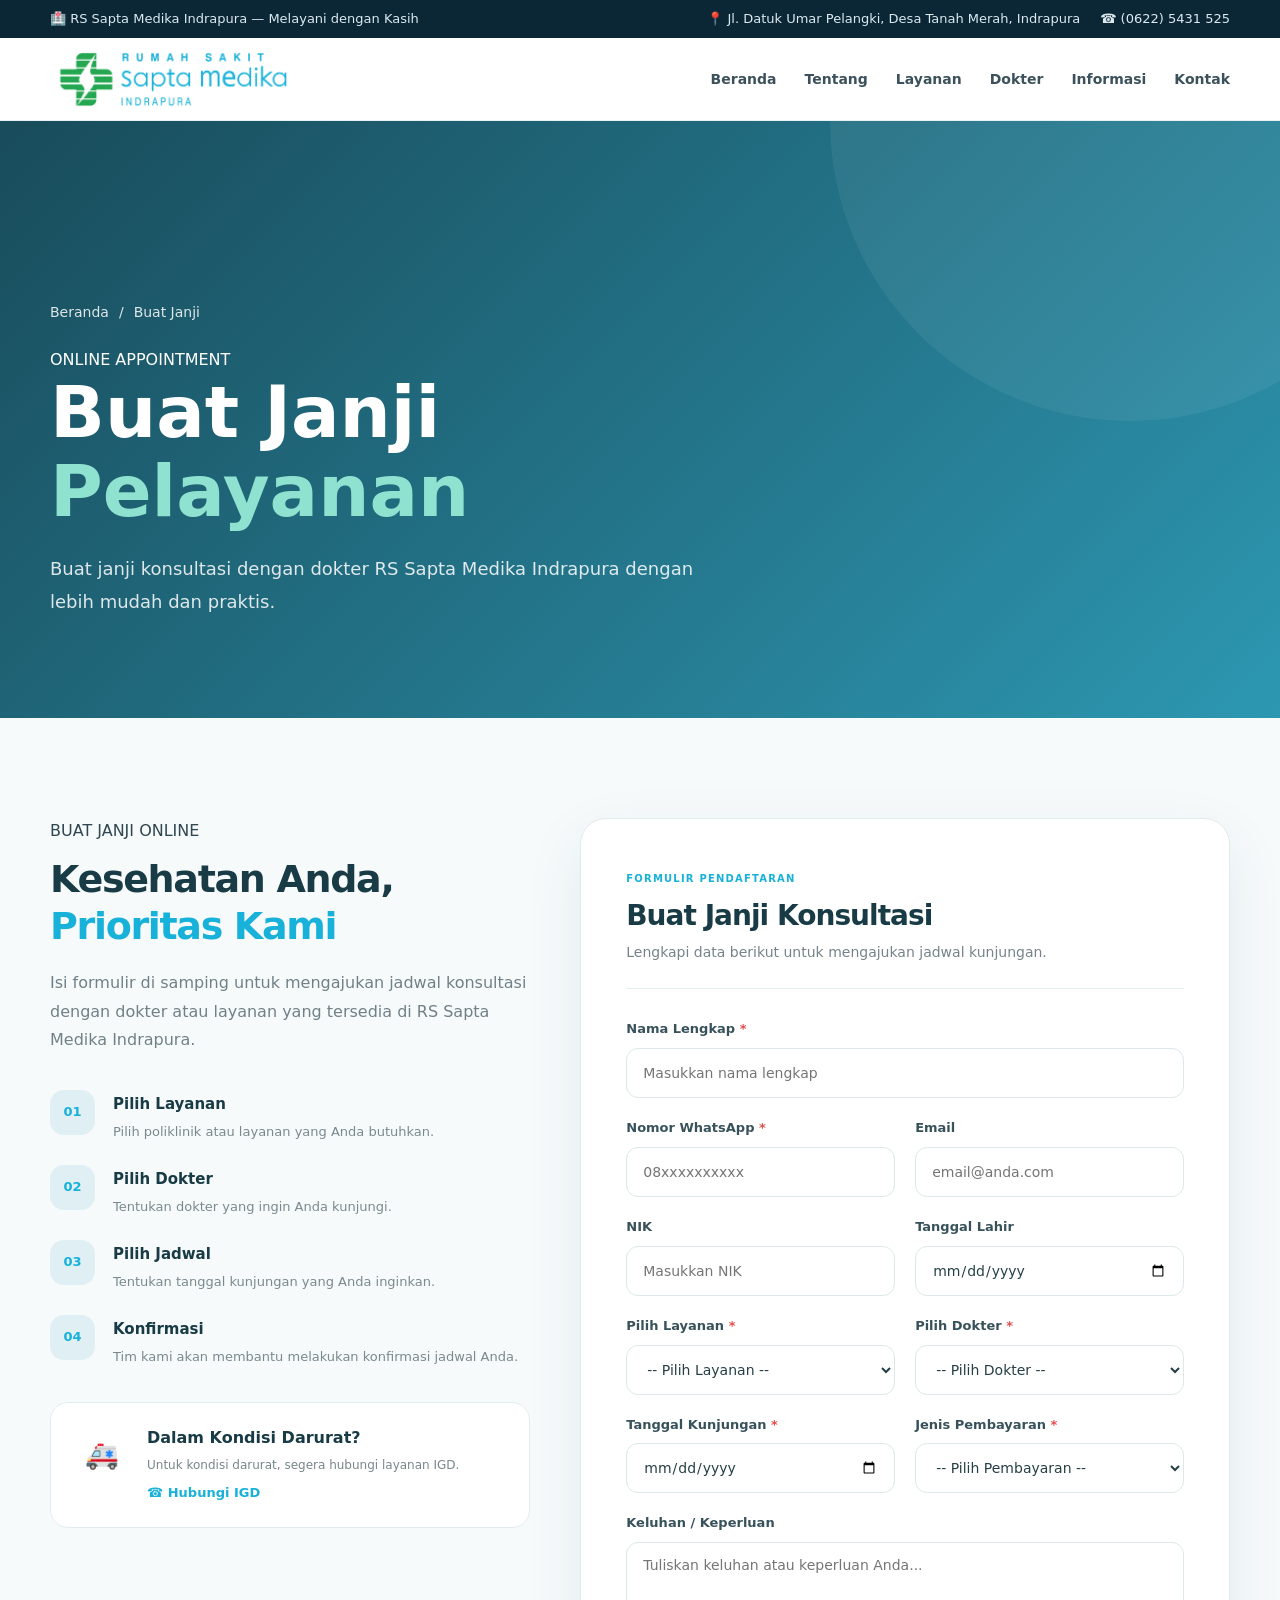
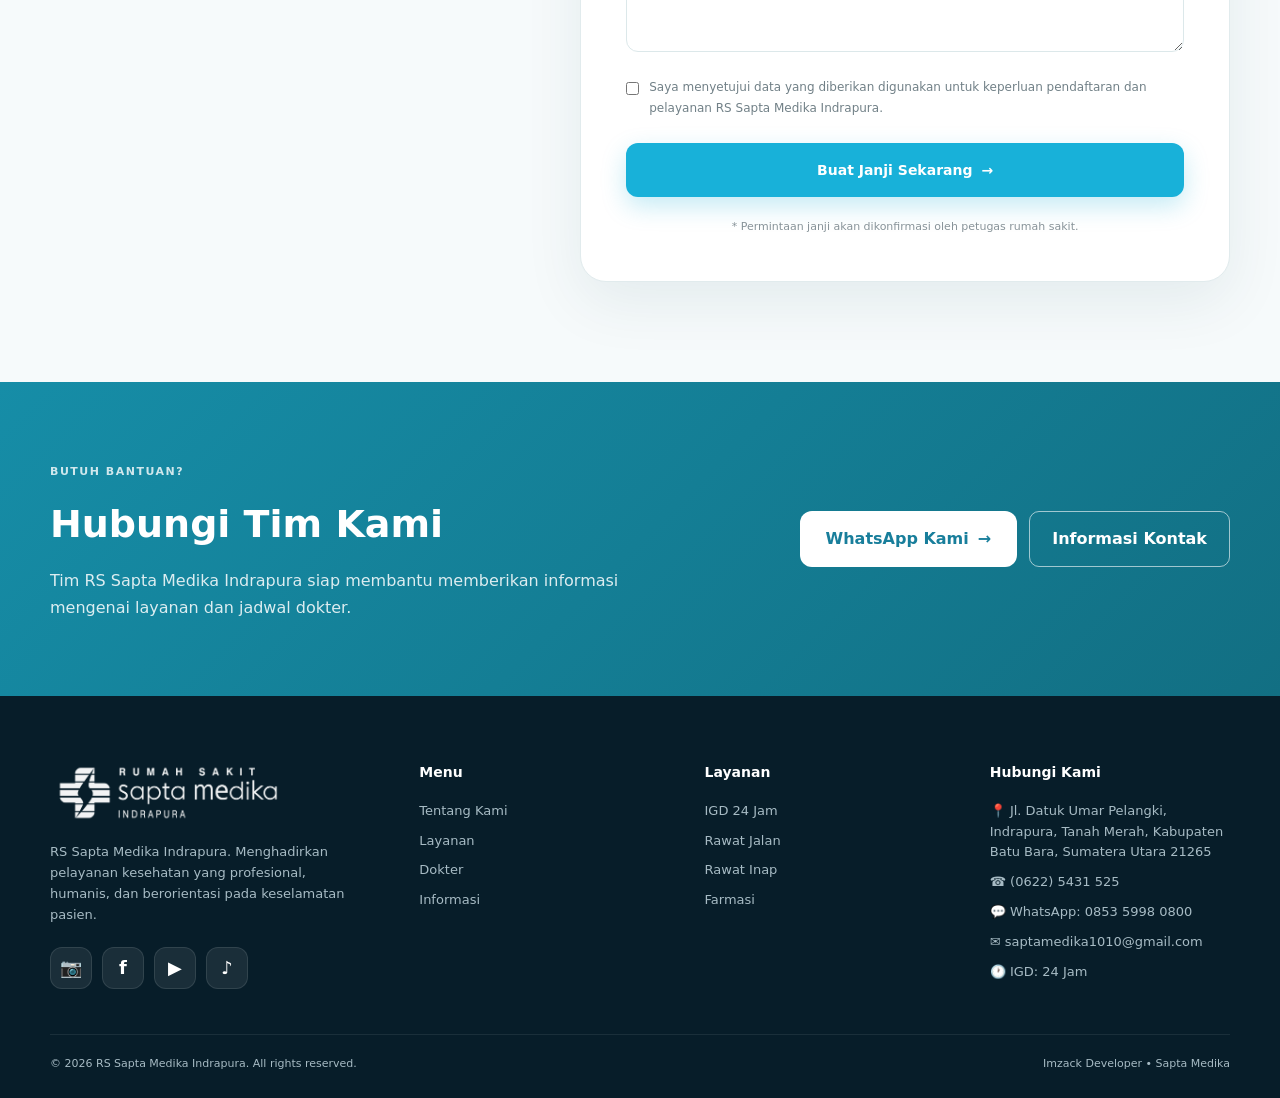
==== commit 96d648bb: "fix:tagline, topbar address, change rsu to rs" ====
--- a/appointment.html
+++ b/appointment.html
@@ -5,11 +5,11 @@
 
     <meta name="viewport" content="width=device-width, initial-scale=1.0" />
 
-    <title>Buat Janji | RSU Sapta Medika Indrapura</title>
+    <title>Buat Janji | RS Sapta Medika Indrapura</title>
 
     <meta
       name="description"
-      content="Buat janji konsultasi dan pelayanan kesehatan secara online di RSU Sapta Medika Indrapura."
+      content="Buat janji konsultasi dan pelayanan kesehatan secara online di RS Sapta Medika Indrapura."
     />
 
     <link rel="stylesheet" href="assets/css/style.css" />
@@ -44,7 +44,7 @@
             </h1>
 
             <p>
-              Buat janji konsultasi dengan dokter RSU Sapta Medika Indrapura
+              Buat janji konsultasi dengan dokter RS Sapta Medika Indrapura
               dengan lebih mudah dan praktis.
             </p>
           </div>
@@ -70,7 +70,7 @@
 
               <p>
                 Isi formulir di samping untuk mengajukan jadwal konsultasi
-                dengan dokter atau layanan yang tersedia di RSU Sapta Medika
+                dengan dokter atau layanan yang tersedia di RS Sapta Medika
                 Indrapura.
               </p>
 
@@ -353,7 +353,7 @@
 
                   <label for="agreement">
                     Saya menyetujui data yang diberikan digunakan untuk
-                    keperluan pendaftaran dan pelayanan RSU Sapta Medika
+                    keperluan pendaftaran dan pelayanan RS Sapta Medika
                     Indrapura.
                   </label>
                 </div>
@@ -393,8 +393,8 @@
               <h2>Hubungi Tim Kami</h2>
 
               <p>
-                Tim RSU Sapta Medika Indrapura siap membantu memberikan
-                informasi mengenai layanan dan jadwal dokter.
+                Tim RS Sapta Medika Indrapura siap membantu memberikan informasi
+                mengenai layanan dan jadwal dokter.
               </p>
             </div>
 
@@ -432,7 +432,7 @@
         <h2>Janji Anda Telah Dikirim</h2>
 
         <p>
-          Terima kasih. Permintaan janji Anda telah kami terima. Tim RSU Sapta
+          Terima kasih. Permintaan janji Anda telah kami terima. Tim RS Sapta
           Medika akan melakukan konfirmasi melalui nomor WhatsApp yang
           terdaftar.
         </p>
